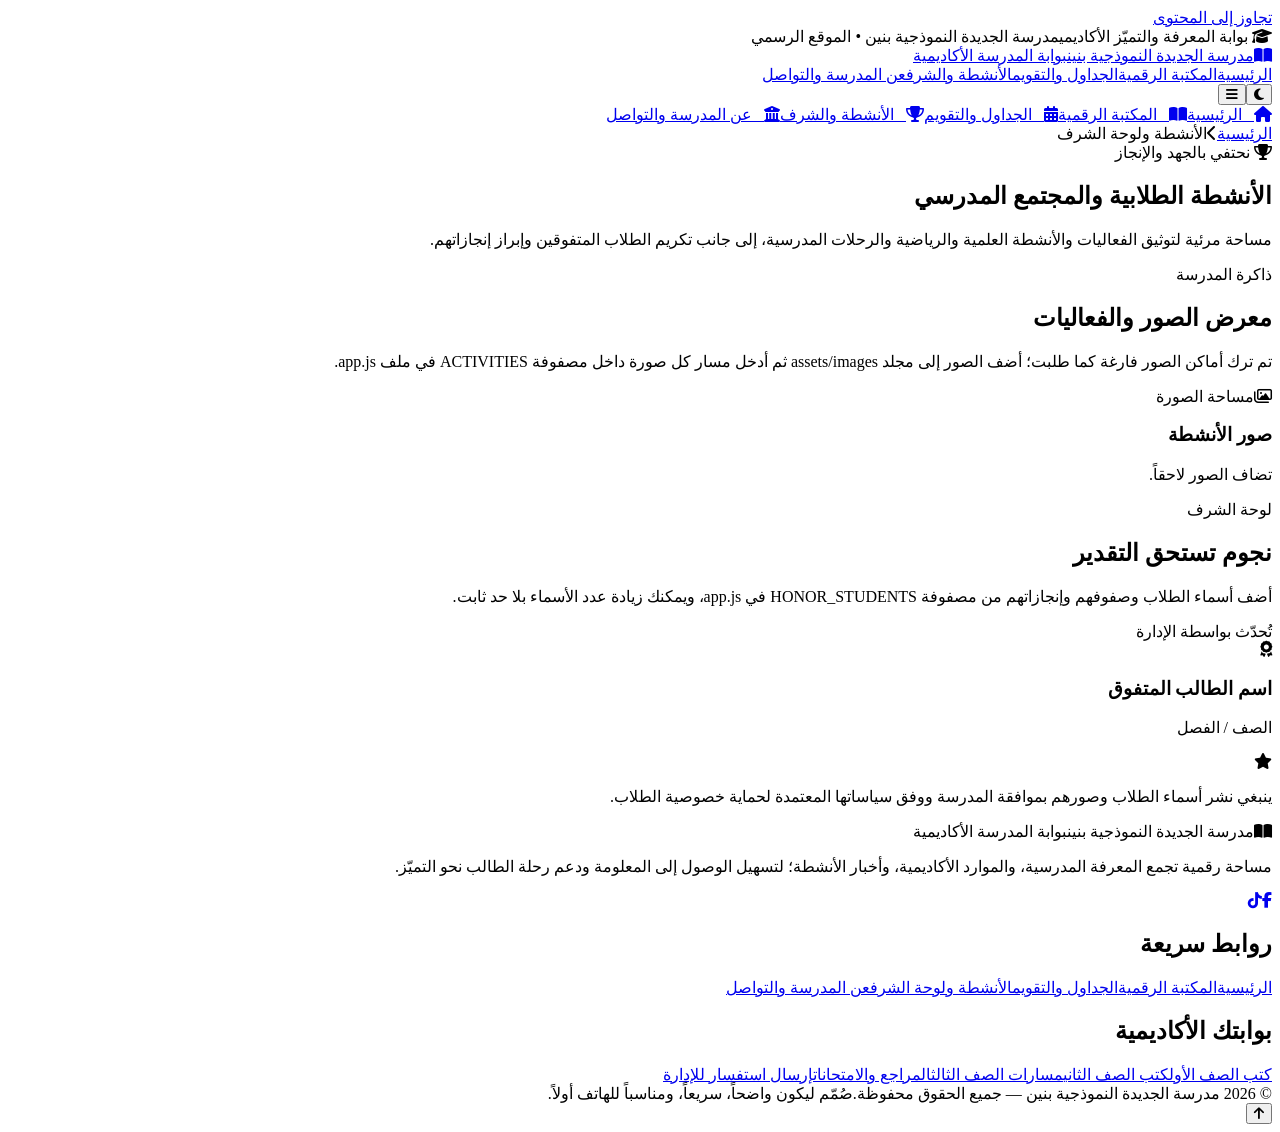
==== activities.html @ 86815050 "Add files via upload" ====
<!DOCTYPE html><html lang="ar" dir="rtl" data-theme="light"><head><meta charset="UTF-8"><meta name="viewport" content="width=device-width, initial-scale=1.0"><meta name="theme-color" content="#0a2047"><meta name="description" content="معرض الأنشطة والفعاليات المدرسية ولوحة شرف الطلاب المتفوقين في مدرسة الجديدة النموذجية بنين."><meta name="robots" content="index,follow"><title>الأنشطة الطلابية ولوحة الشرف | مدرسة الجديدة النموذجية بنين</title><link rel="preconnect" href="https://fonts.googleapis.com"><link rel="preconnect" href="https://fonts.gstatic.com" crossorigin><link href="https://fonts.googleapis.com/css2?family=Cairo:wght@400;500;600;700;800;900&display=swap" rel="stylesheet"><link rel="stylesheet" href="https://cdnjs.cloudflare.com/ajax/libs/font-awesome/6.7.2/css/all.min.css"><link rel="icon" href="assets/favicon.svg" type="image/svg+xml"><link rel="stylesheet" href="assets/css/style.css"><script src="assets/js/app.js" defer></script></head><body data-page="activities"><a class="skip-link" href="#main-content">تجاوز إلى المحتوى</a>
<div class="topline"><div class="container topline-inner"><span class="topline-note"><i class="fa-solid fa-graduation-cap" aria-hidden="true"></i> بوابة المعرفة والتميّز الأكاديمي</span><span class="topline-date">مدرسة الجديدة النموذجية بنين <span aria-hidden="true">•</span> الموقع الرسمي</span></div></div>
<header class="site-header"><div class="container nav-wrap">
  <a class="brand" href="index.html" aria-label="مدرسة الجديدة النموذجية بنين — الرئيسية"><span class="brand-mark"><i class="fa-solid fa-book-open" aria-hidden="true"></i></span><span><span class="brand-name">مدرسة الجديدة النموذجية بنين</span><span class="brand-subtitle">بوابة المدرسة الأكاديمية</span></span></a>
  <nav class="nav-links" aria-label="التنقل الرئيسي"><a class="nav-link" data-nav="home" href="index.html">الرئيسية</a><a class="nav-link" data-nav="library" href="library.html">المكتبة الرقمية</a><a class="nav-link" data-nav="schedules" href="schedules.html">الجداول والتقويم</a><a class="nav-link" data-nav="activities" href="activities.html">الأنشطة والشرف</a><a class="nav-link" data-nav="contact" href="contact.html">عن المدرسة والتواصل</a></nav>
  <div class="nav-actions"><button class="icon-btn theme-toggle" type="button" aria-label="تبديل الوضع اللوني"><i class="fa-solid fa-moon"></i></button><button class="icon-btn menu-toggle" type="button" aria-label="فتح القائمة" aria-expanded="false" aria-controls="mobileMenu"><i class="fa-solid fa-bars"></i></button></div>
</div><nav class="mobile-menu" id="mobileMenu" aria-label="التنقل على الهاتف"><a class="nav-link" data-nav="home" href="index.html"><i class="fa-solid fa-house" aria-hidden="true"></i> &nbsp; الرئيسية</a><a class="nav-link" data-nav="library" href="library.html"><i class="fa-solid fa-book-open" aria-hidden="true"></i> &nbsp; المكتبة الرقمية</a><a class="nav-link" data-nav="schedules" href="schedules.html"><i class="fa-solid fa-calendar-days" aria-hidden="true"></i> &nbsp; الجداول والتقويم</a><a class="nav-link" data-nav="activities" href="activities.html"><i class="fa-solid fa-trophy" aria-hidden="true"></i> &nbsp; الأنشطة والشرف</a><a class="nav-link" data-nav="contact" href="contact.html"><i class="fa-solid fa-building-columns" aria-hidden="true"></i> &nbsp; عن المدرسة والتواصل</a></nav><div class="page-progress" aria-hidden="true"><span></span></div></header><main id="main-content"><section class="page-hero"><div class="container"><div class="breadcrumb"><a href="index.html">الرئيسية</a><i class="fa-solid fa-chevron-left"></i><span>الأنشطة ولوحة الشرف</span></div><span class="hero-badge"><i class="fa-solid fa-trophy"></i> نحتفي بالجهد والإنجاز</span><h1>الأنشطة الطلابية والمجتمع المدرسي</h1><p>مساحة مرئية لتوثيق الفعاليات والأنشطة العلمية والرياضية والرحلات المدرسية، إلى جانب تكريم الطلاب المتفوقين وإبراز إنجازاتهم.</p></div></section><section class="section"><div class="container"><div class="section-heading reveal"><div><span class="eyebrow">ذاكرة المدرسة</span><h2 class="section-title">معرض الصور والفعاليات</h2><p class="section-desc">تم ترك أماكن الصور فارغة كما طلبت؛ أضف الصور إلى مجلد assets/images ثم أدخل مسار كل صورة داخل مصفوفة ACTIVITIES في ملف app.js.</p></div></div><div class="gallery-grid" id="activitiesGrid"><article class="gallery-card glass-card"><div class="gallery-image-slot"><div class="slot-content"><i class="fa-regular fa-images"></i><span>مساحة الصورة</span></div></div><div class="gallery-card-body"><h3>صور الأنشطة</h3><p>تضاف الصور لاحقاً.</p></div></article></div></div></section><section class="section-tight"><div class="container"><div class="section-heading reveal"><div><span class="eyebrow">لوحة الشرف</span><h2 class="section-title">نجوم تستحق التقدير</h2><p class="section-desc">أضف أسماء الطلاب وصفوفهم وإنجازاتهم من مصفوفة HONOR_STUDENTS في app.js، ويمكنك زيادة عدد الأسماء بلا حد ثابت.</p></div><div class="soon-chip">تُحدّث بواسطة الإدارة</div></div><div class="honor-grid" id="honorGrid"><article class="honor-card glass-card"><div class="honor-avatar"><i class="fa-solid fa-award"></i></div><h3>اسم الطالب المتفوق</h3><p>الصف / الفصل</p></article></div><div class="note-box"><i class="fa-solid fa-star"></i><p>ينبغي نشر أسماء الطلاب وصورهم بموافقة المدرسة ووفق سياساتها المعتمدة لحماية خصوصية الطلاب.</p></div></div></section></main><footer class="site-footer"><div class="container"><div class="footer-grid">
  <div><div class="footer-brand"><span class="brand-mark"><i class="fa-solid fa-book-open" aria-hidden="true"></i></span><span><span class="footer-brand-name">مدرسة الجديدة النموذجية بنين</span><span class="footer-brand-sub">بوابة المدرسة الأكاديمية</span></span></div><p class="footer-about">مساحة رقمية تجمع المعرفة المدرسية، والموارد الأكاديمية، وأخبار الأنشطة؛ لتسهيل الوصول إلى المعلومة ودعم رحلة الطالب نحو التميّز.</p><div class="footer-social" id="footerSocial" aria-label="حسابات المدرسة على الشبكات الاجتماعية"><a href="#" data-social-placeholder="facebook" aria-label="فيسبوك"><i class="fa-brands fa-facebook-f"></i></a><a href="#" data-social-placeholder="tiktok" aria-label="تيك توك"><i class="fa-brands fa-tiktok"></i></a></div></div>
  <div><h2 class="footer-title">روابط سريعة</h2><div class="footer-links"><a href="index.html">الرئيسية</a><a href="library.html">المكتبة الرقمية</a><a href="schedules.html">الجداول والتقويم</a><a href="activities.html">الأنشطة ولوحة الشرف</a><a href="contact.html">عن المدرسة والتواصل</a></div></div>
  <div><h2 class="footer-title">بوابتك الأكاديمية</h2><div class="footer-links"><a href="library.html">كتب الصف الأول</a><a href="library.html#grade-two">كتب الصف الثاني</a><a href="library.html#grade-three">مسارات الصف الثالث</a><a href="library.html#references">المراجع والامتحانات</a><a href="contact.html#contactForm">إرسال استفسار للإدارة</a></div></div>
</div><div class="footer-bottom"><span>© <span id="currentYear">2026</span> مدرسة الجديدة النموذجية بنين — جميع الحقوق محفوظة.</span><span>صُمّم ليكون واضحاً، سريعاً، ومناسباً للهاتف أولاً.</span></div></div></footer>
<button class="back-top" type="button" aria-label="العودة إلى أعلى الصفحة"><i class="fa-solid fa-arrow-up"></i></button><div class="toast-container" aria-live="polite"></div></body></html>
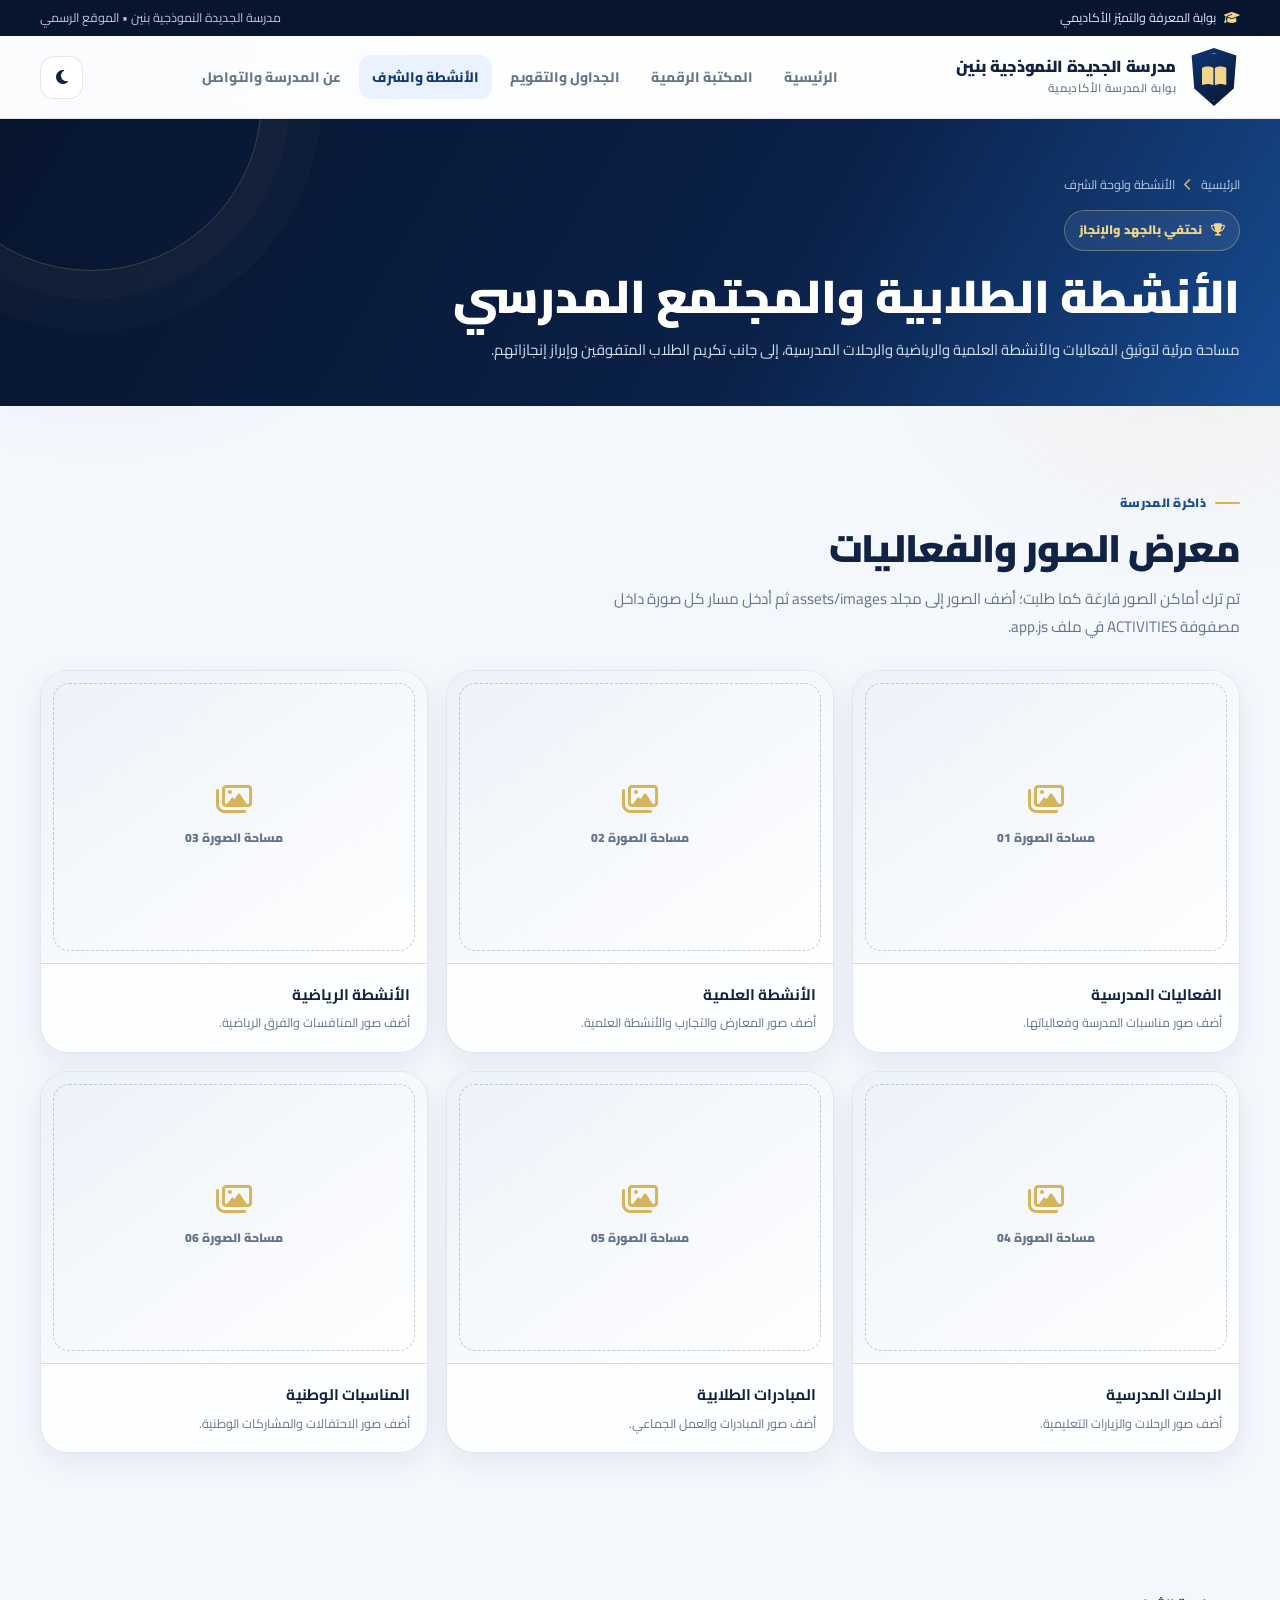
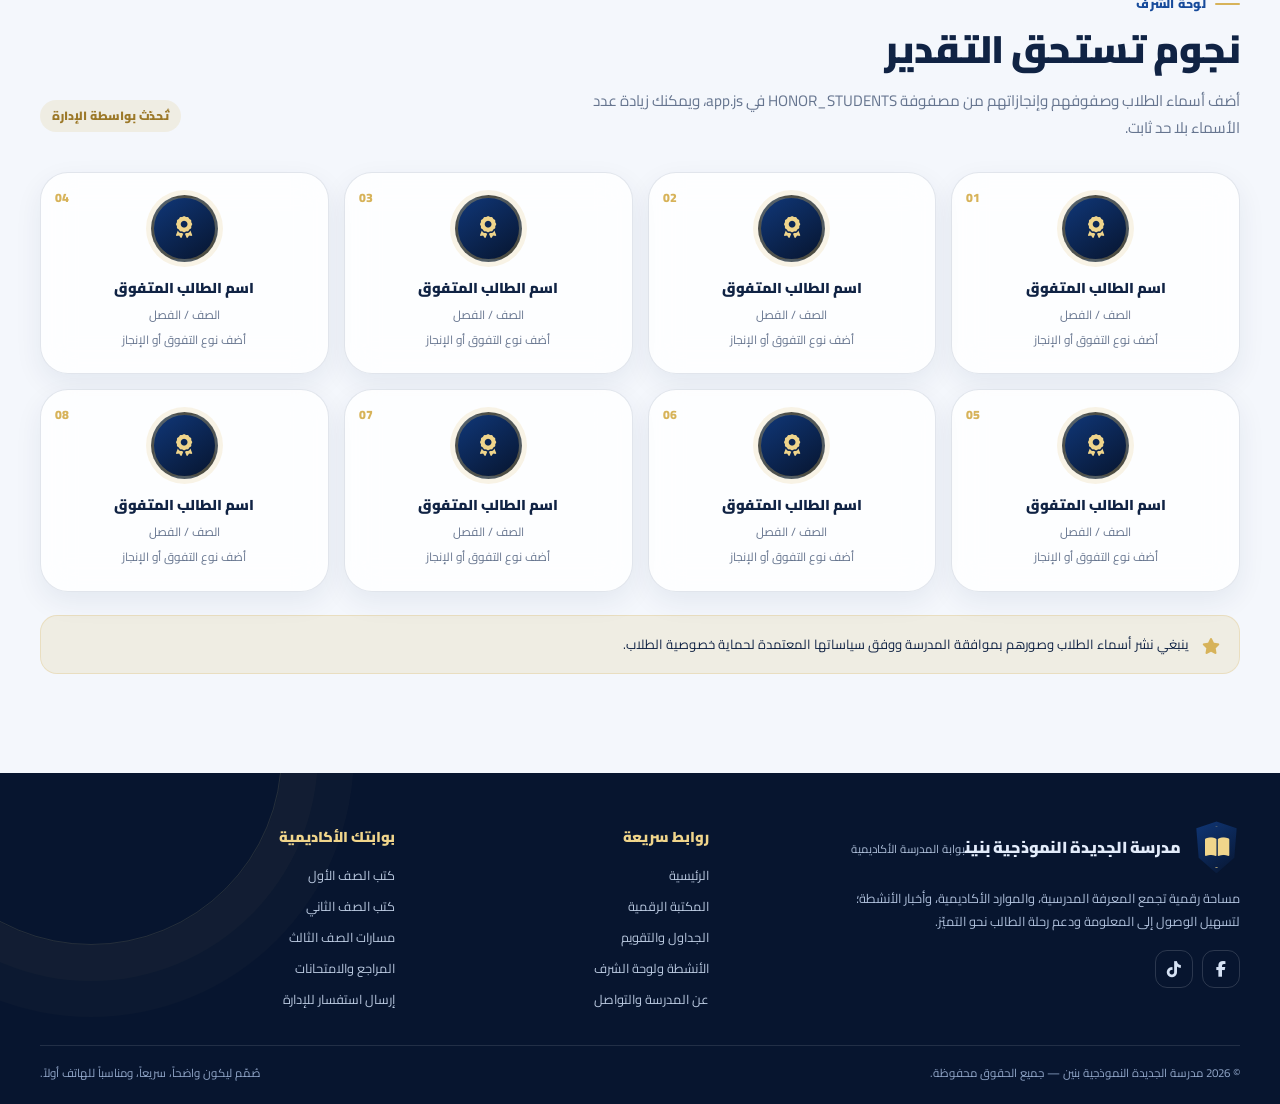
==== commit 57ed84ba: "Fix HTML structure and update asset links" ====
--- a/activities.html
+++ b/activities.html
@@ -1,4 +1,4 @@
-<!DOCTYPE html><html lang="ar" dir="rtl" data-theme="light"><head><meta charset="UTF-8"><meta name="viewport" content="width=device-width, initial-scale=1.0"><meta name="theme-color" content="#0a2047"><meta name="description" content="معرض الأنشطة والفعاليات المدرسية ولوحة شرف الطلاب المتفوقين في مدرسة الجديدة النموذجية بنين."><meta name="robots" content="index,follow"><title>الأنشطة الطلابية ولوحة الشرف | مدرسة الجديدة النموذجية بنين</title><link rel="preconnect" href="https://fonts.googleapis.com"><link rel="preconnect" href="https://fonts.gstatic.com" crossorigin><link href="https://fonts.googleapis.com/css2?family=Cairo:wght@400;500;600;700;800;900&display=swap" rel="stylesheet"><link rel="stylesheet" href="https://cdnjs.cloudflare.com/ajax/libs/font-awesome/6.7.2/css/all.min.css"><link rel="icon" href="assets/favicon.svg" type="image/svg+xml"><link rel="stylesheet" href="assets/css/style.css"><script src="assets/js/app.js" defer></script></head><body data-page="activities"><a class="skip-link" href="#main-content">تجاوز إلى المحتوى</a>
+<!DOCTYPE html><html lang="ar" dir="rtl" data-theme="light"><head><meta charset="UTF-8"><meta name="viewport" content="width=device-width, initial-scale=1.0"><meta name="theme-color" content="#0a2047"><meta name="description" content="معرض الأنشطة والفعاليات المدرسية ولوحة شرف الطلاب المتفوقين في مدرسة الجديدة النموذجية بنين."><meta name="robots" content="index,follow"><title>الأنشطة الطلابية ولوحة الشرف | مدرسة الجديدة النموذجية بنين</title><link rel="preconnect" href="https://fonts.googleapis.com"><link rel="preconnect" href="https://fonts.gstatic.com" crossorigin><link href="https://fonts.googleapis.com/css2?family=Cairo:wght@400;500;600;700;800;900&display=swap" rel="stylesheet"><link rel="stylesheet" href="https://cdnjs.cloudflare.com/ajax/libs/font-awesome/6.7.2/css/all.min.css"><link rel="icon" href="assets/favicon.svg" type="image/svg+xml"><link rel="stylesheet" href="style.css"><script src="app.js" defer></script></head><body data-page="activities"><a class="skip-link" href="#main-content">تجاوز إلى المحتوى</a>
 <div class="topline"><div class="container topline-inner"><span class="topline-note"><i class="fa-solid fa-graduation-cap" aria-hidden="true"></i> بوابة المعرفة والتميّز الأكاديمي</span><span class="topline-date">مدرسة الجديدة النموذجية بنين <span aria-hidden="true">•</span> الموقع الرسمي</span></div></div>
 <header class="site-header"><div class="container nav-wrap">
   <a class="brand" href="index.html" aria-label="مدرسة الجديدة النموذجية بنين — الرئيسية"><span class="brand-mark"><i class="fa-solid fa-book-open" aria-hidden="true"></i></span><span><span class="brand-name">مدرسة الجديدة النموذجية بنين</span><span class="brand-subtitle">بوابة المدرسة الأكاديمية</span></span></a>
@@ -9,4 +9,4 @@
   <div><h2 class="footer-title">روابط سريعة</h2><div class="footer-links"><a href="index.html">الرئيسية</a><a href="library.html">المكتبة الرقمية</a><a href="schedules.html">الجداول والتقويم</a><a href="activities.html">الأنشطة ولوحة الشرف</a><a href="contact.html">عن المدرسة والتواصل</a></div></div>
   <div><h2 class="footer-title">بوابتك الأكاديمية</h2><div class="footer-links"><a href="library.html">كتب الصف الأول</a><a href="library.html#grade-two">كتب الصف الثاني</a><a href="library.html#grade-three">مسارات الصف الثالث</a><a href="library.html#references">المراجع والامتحانات</a><a href="contact.html#contactForm">إرسال استفسار للإدارة</a></div></div>
 </div><div class="footer-bottom"><span>© <span id="currentYear">2026</span> مدرسة الجديدة النموذجية بنين — جميع الحقوق محفوظة.</span><span>صُمّم ليكون واضحاً، سريعاً، ومناسباً للهاتف أولاً.</span></div></div></footer>
-<button class="back-top" type="button" aria-label="العودة إلى أعلى الصفحة"><i class="fa-solid fa-arrow-up"></i></button><div class="toast-container" aria-live="polite"></div></body></html>+<button class="back-top" type="button" aria-label="العودة إلى أعلى الصفحة"><i class="fa-solid fa-arrow-up"></i></button><div class="toast-container" aria-live="polite"></div></body></html>
--- a/style.css
+++ b/style.css
@@ -0,0 +1,296 @@
+/* =========================================================
+   مدرسة الجديدة النموذجية بنين — واجهة المدرسة الرسمية
+   لتخصيص الألوان: عدّل متغيرات :root أدناه.
+========================================================= */
+@import url('https://fonts.googleapis.com/css2?family=Cairo:wght@400;500;600;700;800;900&display=swap');
+
+:root{
+  --blue-950:#07152f;
+  --blue-900:#0a2047;
+  --blue-850:#0d2a5c;
+  --blue-800:#103778;
+  --blue-700:#174b9b;
+  --blue-600:#2467c5;
+  --blue-100:#eaf2ff;
+  --gold:#d7b35a;
+  --gold-bright:#f0d58b;
+  --gold-soft:rgba(215,179,90,.15);
+  --bg:#f4f7fc;
+  --surface:rgba(255,255,255,.83);
+  --surface-solid:#ffffff;
+  --surface-2:#edf2f9;
+  --text:#102344;
+  --muted:#66758f;
+  --line:rgba(18,50,97,.12);
+  --shadow:0 18px 50px rgba(12,37,79,.10);
+  --shadow-soft:0 10px 28px rgba(12,37,79,.07);
+  --radius-lg:28px;
+  --radius-md:20px;
+  --radius-sm:14px;
+  --container:1200px;
+  color-scheme:light;
+}
+html[data-theme="dark"]{
+  --bg:#070d19;
+  --surface:rgba(15,27,48,.83);
+  --surface-solid:#101d33;
+  --surface-2:#14233d;
+  --text:#eef4ff;
+  --muted:#a3b2ca;
+  --line:rgba(190,211,245,.13);
+  --blue-100:#142644;
+  --gold-soft:rgba(215,179,90,.12);
+  --shadow:0 18px 55px rgba(0,0,0,.28);
+  --shadow-soft:0 10px 28px rgba(0,0,0,.18);
+  color-scheme:dark;
+}
+*{box-sizing:border-box}
+html{scroll-behavior:smooth;scroll-padding-top:110px}
+body{margin:0;font-family:'Cairo',Tahoma,Arial,sans-serif;background:var(--bg);color:var(--text);line-height:1.8;overflow-x:hidden;transition:background .3s,color .3s}
+body::before{content:"";position:fixed;inset:0;z-index:-2;pointer-events:none;background:radial-gradient(circle at 8% 7%,rgba(36,103,197,.09),transparent 28%),radial-gradient(circle at 92% 29%,rgba(215,179,90,.10),transparent 24%)}
+a{color:inherit;text-decoration:none}
+button,input,select,textarea{font:inherit}
+button,a{-webkit-tap-highlight-color:transparent}
+button{cursor:pointer}
+img{display:block;max-width:100%}
+::selection{background:var(--gold);color:#081630}
+.container{width:min(var(--container),calc(100% - 40px));margin-inline:auto}
+.skip-link{position:absolute;top:-80px;right:16px;z-index:999;background:var(--gold-bright);color:#081630;padding:10px 16px;border-radius:12px;font-weight:800}
+.skip-link:focus{top:12px}
+.topline{background:var(--blue-950);color:#dce7fb;font-size:.78rem}
+.topline-inner{display:flex;justify-content:space-between;gap:12px;align-items:center;min-height:36px}
+.topline-note{display:flex;align-items:center;gap:8px}
+.topline-note i{color:var(--gold-bright)}
+.topline-date{color:#b6c7e3;direction:rtl}
+.site-header{position:sticky;top:0;z-index:100;background:color-mix(in srgb,var(--surface-solid) 84%,transparent);backdrop-filter:blur(18px);border-bottom:1px solid var(--line)}
+.nav-wrap{min-height:82px;display:flex;align-items:center;justify-content:space-between;gap:22px}
+.brand{display:flex;align-items:center;gap:12px;min-width:230px}
+.brand-mark{width:52px;height:58px;flex:0 0 52px;position:relative;display:grid;place-items:center;color:var(--gold-bright);background:linear-gradient(145deg,var(--blue-800),var(--blue-950));clip-path:polygon(50% 0,93% 13%,88% 70%,50% 100%,12% 70%,7% 13%);filter:drop-shadow(0 5px 8px rgba(8,26,61,.18))}
+.brand-mark::after{content:"";position:absolute;inset:5px;border:1px solid rgba(240,213,139,.65);clip-path:polygon(50% 0,93% 13%,88% 70%,50% 100%,12% 70%,7% 13%)}
+.brand-mark i{font-size:1.35rem;position:relative;z-index:1}
+.brand-name{display:block;font-size:1.01rem;font-weight:900;line-height:1.45;letter-spacing:-.35px}
+.brand-subtitle{display:block;color:var(--muted);font-size:.72rem;font-weight:600;letter-spacing:.4px}
+.nav-links{display:flex;align-items:center;gap:5px}
+.nav-link{padding:10px 13px;border-radius:12px;color:var(--muted);font-size:.86rem;font-weight:800;transition:background .2s,color .2s,transform .2s;white-space:nowrap}
+.nav-link:hover,.nav-link.active{background:var(--blue-100);color:var(--blue-800)}
+html[data-theme="dark"] .nav-link:hover,html[data-theme="dark"] .nav-link.active{color:var(--gold-bright)}
+.nav-actions{display:flex;align-items:center;gap:8px}
+.icon-btn{width:43px;height:43px;border:1px solid var(--line);border-radius:14px;background:var(--surface);color:var(--text);display:grid;place-items:center;transition:transform .2s,border-color .2s,background .2s}
+.icon-btn:hover{transform:translateY(-2px);border-color:var(--gold)}
+.menu-toggle{display:none}
+.mobile-menu{display:none}
+.page-progress{height:3px;background:transparent;position:absolute;bottom:-1px;right:0;left:0}
+.page-progress span{display:block;height:100%;width:0;background:linear-gradient(90deg,var(--blue-600),var(--gold));transition:width .08s linear}
+
+/* buttons */
+.btn{border:0;min-height:49px;padding:12px 19px;border-radius:14px;display:inline-flex;align-items:center;justify-content:center;gap:10px;font-size:.89rem;font-weight:900;transition:transform .22s,box-shadow .22s,background .22s;border:1px solid transparent}
+.btn:hover{transform:translateY(-3px)}
+.btn-primary{background:linear-gradient(135deg,var(--blue-700),var(--blue-900));color:#fff;box-shadow:0 12px 25px rgba(23,75,155,.23)}
+.btn-primary:hover{box-shadow:0 17px 32px rgba(23,75,155,.30)}
+.btn-gold{background:linear-gradient(135deg,var(--gold-bright),var(--gold));color:#15213a;box-shadow:0 10px 24px rgba(215,179,90,.22)}
+.btn-outline{background:var(--surface);border-color:var(--line);color:var(--text)}
+.btn-outline:hover{border-color:var(--gold)}
+.btn-small{min-height:39px;padding:8px 12px;font-size:.78rem;border-radius:11px}
+.btn:focus-visible,.icon-btn:focus-visible,a:focus-visible,input:focus-visible,select:focus-visible,textarea:focus-visible{outline:3px solid var(--gold);outline-offset:3px}
+
+/* visual primitives */
+.section{padding:78px 0}
+.section-tight{padding:54px 0}
+.section-heading{display:flex;align-items:end;justify-content:space-between;gap:22px;margin-bottom:30px}
+.eyebrow{display:inline-flex;align-items:center;gap:9px;color:var(--blue-700);font-size:.76rem;font-weight:900;letter-spacing:.3px;margin-bottom:9px}
+.eyebrow::before{content:"";width:25px;height:2px;background:var(--gold);border-radius:9px}
+html[data-theme="dark"] .eyebrow{color:var(--gold-bright)}
+.section-title{font-size:clamp(1.65rem,3vw,2.5rem);line-height:1.35;letter-spacing:-.7px;font-weight:900;margin:0}
+.section-desc{max-width:650px;color:var(--muted);margin:11px 0 0;font-size:.95rem}
+.section-link{color:var(--blue-700);font-weight:900;display:inline-flex;align-items:center;gap:9px;white-space:nowrap}
+html[data-theme="dark"] .section-link{color:var(--gold-bright)}
+.glass-card{background:var(--surface);border:1px solid var(--line);border-radius:var(--radius-lg);box-shadow:var(--shadow-soft);backdrop-filter:blur(16px)}
+.card-icon{width:50px;height:50px;border-radius:16px;display:grid;place-items:center;background:var(--blue-100);color:var(--blue-700);font-size:1.2rem;flex:0 0 auto}
+html[data-theme="dark"] .card-icon{color:var(--gold-bright)}
+.muted{color:var(--muted)}
+.divider{border:0;border-top:1px solid var(--line);margin:0}
+
+/* home hero */
+.hero{position:relative;padding:76px 0 60px;overflow:hidden;background:linear-gradient(120deg,var(--blue-950),var(--blue-900) 58%,#123b7a);color:#fff;isolation:isolate}
+.hero::before{content:"";position:absolute;inset:0;z-index:-2;background-image:linear-gradient(rgba(255,255,255,.035) 1px,transparent 1px),linear-gradient(90deg,rgba(255,255,255,.035) 1px,transparent 1px);background-size:42px 42px;mask-image:linear-gradient(90deg,#000,transparent 94%)}
+.hero::after{content:"";position:absolute;width:560px;height:560px;left:-160px;top:-240px;border-radius:50%;border:1px solid rgba(240,213,139,.16);box-shadow:0 0 0 45px rgba(240,213,139,.025),0 0 0 90px rgba(240,213,139,.02);z-index:-1}
+.hero-grid{display:grid;grid-template-columns:1.1fr .9fr;align-items:center;gap:44px;position:relative}
+.hero-badge{display:inline-flex;align-items:center;gap:9px;border:1px solid rgba(240,213,139,.35);background:rgba(255,255,255,.07);padding:8px 14px;border-radius:99px;color:var(--gold-bright);font-size:.77rem;font-weight:900;backdrop-filter:blur(10px)}
+.hero-badge .pulse{width:7px;height:7px;border-radius:50%;background:#6de0ad;box-shadow:0 0 0 5px rgba(109,224,173,.12)}
+.hero h1{font-size:clamp(2.25rem,4.8vw,4.55rem);line-height:1.25;letter-spacing:-1.6px;margin:22px 0 14px;font-weight:900}
+.hero h1 span{display:block;color:var(--gold-bright)}
+.hero-copy{color:#cfdbf1;font-size:1rem;max-width:630px;line-height:2.1;margin:0}
+.hero-actions{display:flex;flex-wrap:wrap;gap:12px;margin-top:27px}
+.hero .btn-outline{background:rgba(255,255,255,.07);border-color:rgba(255,255,255,.17);color:#fff}
+.hero-meta{display:flex;flex-wrap:wrap;align-items:center;gap:17px;margin-top:28px;color:#d1def4;font-size:.8rem}
+.hero-meta span{display:flex;align-items:center;gap:8px}
+.hero-meta i{color:var(--gold-bright)}
+.hero-art{min-height:390px;position:relative;display:grid;place-items:center}
+.hero-orbit{position:absolute;width:min(390px,90%);aspect-ratio:1;border:1px solid rgba(240,213,139,.30);border-radius:50%;box-shadow:inset 0 0 55px rgba(255,255,255,.025),0 0 0 28px rgba(255,255,255,.022),0 0 0 57px rgba(255,255,255,.018);animation:orbitPulse 8s ease-in-out infinite}
+.hero-orbit::before,.hero-orbit::after{content:"";position:absolute;width:11px;height:11px;border-radius:50%;background:var(--gold-bright);box-shadow:0 0 24px rgba(240,213,139,.75)}
+.hero-orbit::before{top:14%;left:21%}.hero-orbit::after{right:12%;bottom:22%;width:7px;height:7px}
+.hero-emblem{position:relative;width:225px;height:255px;display:grid;place-items:center;clip-path:polygon(50% 0,91% 15%,85% 72%,50% 100%,15% 72%,9% 15%);background:linear-gradient(145deg,rgba(255,255,255,.14),rgba(255,255,255,.025));border:1px solid rgba(240,213,139,.7);filter:drop-shadow(0 25px 45px rgba(0,0,0,.24))}
+.hero-emblem::before{content:"";position:absolute;inset:9px;clip-path:polygon(50% 0,91% 15%,85% 72%,50% 100%,15% 72%,9% 15%);border:1px solid rgba(240,213,139,.5);background:linear-gradient(160deg,rgba(14,53,112,.58),rgba(9,24,52,.80))}
+.hero-emblem-inner{position:relative;z-index:1;text-align:center;color:var(--gold-bright)}
+.hero-emblem-inner i{font-size:4.1rem;display:block;margin-bottom:8px}
+.hero-emblem-inner strong{display:block;font-size:1rem;font-weight:900;color:white}
+.hero-emblem-inner small{display:block;font-size:.68rem;color:#c7d6ed;margin-top:2px}
+.floating-note{position:absolute;display:flex;align-items:center;gap:10px;padding:13px 16px;border:1px solid rgba(255,255,255,.15);border-radius:17px;background:rgba(9,28,62,.78);backdrop-filter:blur(16px);box-shadow:0 15px 35px rgba(0,0,0,.19);animation:float 5s ease-in-out infinite}
+.floating-note i{color:var(--gold-bright);font-size:1.2rem}.floating-note b{display:block;font-size:.78rem}.floating-note small{display:block;color:#b9c9e4;font-size:.66rem}.note-one{right:-1%;top:17%}.note-two{left:-1%;bottom:16%;animation-delay:-2.2s}
+@keyframes float{0%,100%{transform:translateY(0)}50%{transform:translateY(-10px)}}
+@keyframes orbitPulse{0%,100%{transform:scale(1);opacity:.82}50%{transform:scale(1.035);opacity:1}}
+
+/* scrolling urgent ticker */
+.announcement-band{background:var(--surface-solid);border-bottom:1px solid var(--line);box-shadow:0 8px 24px rgba(10,32,71,.035)}
+.announcement-inner{display:grid;grid-template-columns:auto 1fr;align-items:center;gap:20px;min-height:66px}
+.announcement-label{display:flex;align-items:center;gap:9px;background:linear-gradient(135deg,#a92435,#7e1525);color:white;border-radius:12px;padding:9px 13px;font-size:.78rem;font-weight:900;white-space:nowrap}
+.announcement-label i{color:#ffd5a3}
+.ticker-window{overflow:hidden;position:relative;mask-image:linear-gradient(90deg,transparent,#000 3%,#000 97%,transparent)}
+.ticker-track{display:flex;gap:38px;width:max-content;animation:tickerMove 36s linear infinite;direction:rtl}
+.ticker-window:hover .ticker-track{animation-play-state:paused}
+.ticker-item{display:flex;align-items:center;gap:10px;white-space:nowrap;font-size:.83rem;color:var(--muted);font-weight:700}
+.ticker-item i{color:var(--gold)}
+@keyframes tickerMove{from{transform:translateX(0)}to{transform:translateX(50%)}}
+
+/* feature/quick access */
+.quick-grid{display:grid;grid-template-columns:repeat(4,1fr);gap:16px}
+.quick-card{padding:23px;position:relative;overflow:hidden;transition:transform .25s,border-color .25s,box-shadow .25s}
+.quick-card:hover{transform:translateY(-6px);border-color:rgba(215,179,90,.52);box-shadow:var(--shadow)}
+.quick-card::after{content:"";position:absolute;width:100px;height:100px;border-radius:50%;left:-38px;bottom:-48px;background:var(--gold-soft)}
+.quick-card .card-icon{margin-bottom:18px}
+.quick-card h3{font-size:1rem;margin:0 0 6px;font-weight:900}
+.quick-card p{font-size:.82rem;color:var(--muted);margin:0 0 18px}
+.quick-arrow{color:var(--blue-700);font-weight:900;font-size:.8rem;display:flex;align-items:center;gap:8px}
+html[data-theme="dark"] .quick-arrow{color:var(--gold-bright)}
+
+/* about / statistics */
+.about-grid{display:grid;grid-template-columns:1fr 1fr;gap:42px;align-items:center}
+.about-panel{position:relative;padding:34px;overflow:hidden;background:linear-gradient(145deg,var(--blue-950),var(--blue-800));color:#fff}
+.about-panel::before{content:"";position:absolute;width:260px;height:260px;left:-100px;bottom:-110px;border:1px solid rgba(240,213,139,.35);border-radius:50%;box-shadow:0 0 0 24px rgba(240,213,139,.035),0 0 0 50px rgba(240,213,139,.025)}
+.about-panel .eyebrow{color:var(--gold-bright)}.about-panel h3{font-size:1.55rem;line-height:1.5;margin:0 0 15px;position:relative}.about-panel p{color:#d0ddf1;margin:0;position:relative}.values-list{display:grid;gap:13px;margin-top:24px;position:relative}
+.value-row{display:flex;gap:12px;align-items:flex-start}.value-row i{color:var(--gold-bright);margin-top:7px}.value-row strong{display:block;font-size:.9rem}.value-row span{display:block;color:#c8d6ed;font-size:.78rem}
+.stats-grid{display:grid;grid-template-columns:repeat(2,1fr);gap:14px}
+.stat-card{padding:23px;border:1px solid var(--line);border-radius:20px;background:var(--surface)}
+.stat-number{font-size:1.95rem;line-height:1.3;font-weight:900;color:var(--blue-700)}
+html[data-theme="dark"] .stat-number{color:var(--gold-bright)}
+.stat-label{font-weight:900;font-size:.87rem;margin-top:5px}.stat-note{font-size:.73rem;color:var(--muted);margin-top:2px}
+
+/* reusable page hero */
+.page-hero{position:relative;padding:55px 0 42px;overflow:hidden;background:linear-gradient(120deg,var(--blue-950),var(--blue-900) 60%,#174b91);color:#fff}
+.page-hero::after{content:"";position:absolute;width:340px;height:340px;left:-80px;top:-190px;border-radius:50%;border:1px solid rgba(240,213,139,.22);box-shadow:0 0 0 28px rgba(240,213,139,.025),0 0 0 60px rgba(240,213,139,.02)}
+.breadcrumb{display:flex;align-items:center;gap:9px;color:#b7c9e6;font-size:.78rem;margin-bottom:14px;position:relative;z-index:1}
+.breadcrumb i{color:var(--gold)}.breadcrumb a:hover{color:white}
+.page-hero h1{font-size:clamp(1.8rem,3.6vw,3rem);line-height:1.35;margin:0 0 10px;font-weight:900;position:relative;z-index:1}
+.page-hero p{max-width:780px;margin:0;color:#d2def2;font-size:.93rem;position:relative;z-index:1}
+.page-hero .hero-badge{margin-bottom:14px}
+
+/* library */
+.library-toolbar{padding:23px;display:grid;grid-template-columns:1fr auto;gap:18px;align-items:center;margin-top:-4px;position:relative;z-index:2}
+.search-wrap{position:relative}.search-wrap>i{position:absolute;right:17px;top:50%;transform:translateY(-50%);color:var(--muted)}
+.search-input{width:100%;min-height:52px;padding:12px 47px 12px 16px;border:1px solid var(--line);border-radius:15px;background:var(--surface-solid);color:var(--text);outline:none;transition:border-color .2s,box-shadow .2s}
+.search-input:focus{border-color:var(--blue-600);box-shadow:0 0 0 4px rgba(36,103,197,.1)}
+.filter-pills{display:flex;flex-wrap:wrap;gap:8px;margin:24px 0 17px}
+.filter-pill{border:1px solid var(--line);background:var(--surface);border-radius:99px;padding:9px 15px;color:var(--muted);font-size:.79rem;font-weight:900;transition:all .2s}
+.filter-pill:hover,.filter-pill.active{background:var(--blue-800);border-color:var(--blue-800);color:white;box-shadow:0 8px 18px rgba(16,55,120,.17)}
+.filter-row{display:flex;align-items:center;justify-content:space-between;gap:12px;margin:0 0 18px}
+.filter-select{background:var(--surface-solid);border:1px solid var(--line);border-radius:12px;color:var(--text);padding:10px 13px;min-height:43px;max-width:100%}
+.results-label{font-size:.8rem;color:var(--muted);font-weight:800}
+.library-grid{display:grid;grid-template-columns:repeat(4,minmax(0,1fr));gap:16px}
+.book-card{min-width:0;overflow:hidden;display:flex;flex-direction:column;transition:transform .23s,border-color .23s,box-shadow .23s}
+.book-card:hover{transform:translateY(-4px);border-color:rgba(215,179,90,.6);box-shadow:var(--shadow)}
+.book-cover{min-height:152px;position:relative;display:grid;place-items:center;overflow:hidden;background:linear-gradient(145deg,var(--blue-900),var(--blue-700));color:var(--gold-bright)}
+.book-cover::before{content:"";position:absolute;inset:10px;border:1px solid rgba(240,213,139,.34);border-radius:13px}
+.book-cover::after{content:"";position:absolute;width:140px;height:140px;left:-42px;bottom:-76px;border:1px solid rgba(255,255,255,.14);border-radius:50%;box-shadow:0 0 0 16px rgba(255,255,255,.025)}
+.book-cover i{font-size:2.35rem;position:relative;z-index:1;filter:drop-shadow(0 5px 14px rgba(0,0,0,.22))}
+.book-num{position:absolute;top:18px;right:19px;font-size:.69rem;color:#dae6fb;z-index:1;font-weight:900;direction:ltr}
+.book-kind{position:absolute;left:18px;top:17px;background:rgba(255,255,255,.13);border:1px solid rgba(255,255,255,.14);padding:3px 8px;border-radius:7px;font-size:.63rem;color:#fff;font-weight:800;z-index:1}
+.book-info{padding:17px;display:flex;flex-direction:column;gap:8px;flex:1}
+.book-info h3{font-size:.94rem;font-weight:900;line-height:1.6;margin:0;overflow-wrap:anywhere}
+.book-meta{display:flex;flex-wrap:wrap;gap:6px}
+.meta-tag{font-size:.68rem;color:var(--muted);background:var(--surface-2);padding:4px 8px;border-radius:7px;font-weight:800}
+.book-info p{color:var(--muted);font-size:.76rem;margin:0;min-height:40px}
+.book-actions{margin-top:auto;padding-top:9px;display:flex;gap:8px}
+.book-actions .btn{width:100%}
+.btn-disabled{opacity:.65}
+.empty-state{padding:48px 20px;text-align:center;grid-column:1/-1}
+.empty-state .card-icon{margin:0 auto 14px;width:64px;height:64px;font-size:1.45rem}
+.empty-state h3{margin:0 0 6px}.empty-state p{color:var(--muted);margin:0}
+.note-box{display:flex;align-items:flex-start;gap:13px;padding:17px 19px;margin-top:23px;background:var(--gold-soft);border:1px solid rgba(215,179,90,.25);border-radius:17px;color:var(--text);font-size:.82rem}
+.note-box i{color:var(--gold);margin-top:5px;font-size:1rem}.note-box p{margin:0}.note-box strong{font-weight:900}
+
+/* soon state */
+.soon-wrap{padding:54px 20px;max-width:820px;margin:0 auto;text-align:center;position:relative;overflow:hidden}
+.soon-icon{width:94px;height:94px;border-radius:28px;background:linear-gradient(145deg,var(--blue-800),var(--blue-950));display:grid;place-items:center;margin:0 auto 20px;color:var(--gold-bright);font-size:2rem;box-shadow:0 20px 35px rgba(7,21,47,.18);position:relative}
+.soon-icon::after{content:"";position:absolute;inset:-9px;border:1px dashed rgba(215,179,90,.55);border-radius:34px;animation:orbitPulse 7s ease-in-out infinite}
+.soon-chip{display:inline-block;margin-bottom:10px;border-radius:99px;padding:5px 12px;background:var(--gold-soft);color:#9c7929;font-weight:900;font-size:.75rem}
+html[data-theme="dark"] .soon-chip{color:var(--gold-bright)}
+.soon-wrap h2{font-size:clamp(1.7rem,3vw,2.5rem);line-height:1.4;margin:0 0 10px}.soon-wrap>p{max-width:600px;color:var(--muted);margin:0 auto}
+.soon-preview{display:grid;grid-template-columns:repeat(3,1fr);gap:13px;margin-top:32px;text-align:right}
+.preview-item{padding:17px;border:1px solid var(--line);background:var(--surface-2);border-radius:17px}.preview-item i{color:var(--blue-700);font-size:1.1rem}.preview-item b{display:block;font-size:.83rem;margin-top:7px}.preview-item span{color:var(--muted);font-size:.72rem}
+html[data-theme="dark"] .preview-item i{color:var(--gold-bright)}
+
+/* activities */
+.activity-tools{display:flex;justify-content:space-between;align-items:center;gap:15px;margin-bottom:24px}
+.gallery-grid{display:grid;grid-template-columns:repeat(3,minmax(0,1fr));gap:18px}
+.gallery-card{overflow:hidden;transition:transform .25s,border-color .25s}
+.gallery-card:hover{transform:translateY(-4px);border-color:rgba(215,179,90,.55)}
+.gallery-image-slot{aspect-ratio:1.32/1;background:linear-gradient(145deg,var(--surface-2),var(--surface));border-bottom:1px solid var(--line);position:relative;display:grid;place-items:center;overflow:hidden}
+.gallery-image-slot::before{content:"";position:absolute;inset:12px;border:1px dashed rgba(103,124,157,.38);border-radius:16px}
+.gallery-image-slot .slot-content{position:relative;text-align:center;color:var(--muted);padding:15px}
+.gallery-image-slot i{font-size:2rem;color:var(--gold);display:block;margin-bottom:7px}
+.gallery-image-slot span{font-size:.76rem;font-weight:900}
+.gallery-image-slot img{width:100%;height:100%;object-fit:cover;position:absolute;inset:0}
+.gallery-card-body{padding:17px}.gallery-card-body h3{font-size:.96rem;margin:0 0 4px}.gallery-card-body p{color:var(--muted);font-size:.78rem;margin:0}
+.honor-grid{display:grid;grid-template-columns:repeat(4,1fr);gap:15px}
+.honor-card{padding:22px 16px;text-align:center;position:relative;overflow:hidden}
+.honor-avatar{width:67px;height:67px;border-radius:50%;margin:0 auto 13px;display:grid;place-items:center;background:linear-gradient(145deg,var(--blue-800),var(--blue-950));color:var(--gold-bright);font-size:1.35rem;border:3px solid rgba(215,179,90,.34);box-shadow:0 0 0 5px var(--gold-soft)}
+.honor-card h3{font-size:.9rem;margin:0;font-weight:900}.honor-card p{font-size:.74rem;color:var(--muted);margin:4px 0 0}
+.honor-rank{position:absolute;top:14px;left:14px;color:var(--gold);font-size:.77rem;font-weight:900}
+
+/* contact */
+.contact-grid{display:grid;grid-template-columns:.9fr 1.1fr;gap:22px;align-items:start}
+.contact-stack{display:grid;gap:13px}
+.contact-item{display:flex;align-items:flex-start;gap:14px;padding:19px;border:1px solid var(--line);background:var(--surface);border-radius:19px;transition:border-color .2s,transform .2s}
+.contact-item:hover{border-color:rgba(215,179,90,.55);transform:translateY(-2px)}
+.contact-item .card-icon{width:46px;height:46px;border-radius:14px}
+.contact-item h3{font-size:.9rem;margin:0 0 3px}.contact-item p,.contact-item a{font-size:.78rem;color:var(--muted);margin:0;overflow-wrap:anywhere}
+.contact-item a{color:var(--blue-700);font-weight:800}.contact-item a:hover{text-decoration:underline}
+html[data-theme="dark"] .contact-item a{color:var(--gold-bright)}
+.contact-form{padding:26px}
+.contact-form h2{font-size:1.3rem;margin:0 0 5px}.contact-form>p{margin:0 0 22px;color:var(--muted);font-size:.82rem}
+.form-grid{display:grid;grid-template-columns:1fr 1fr;gap:14px}
+.form-field{display:grid;gap:6px}.form-field.full{grid-column:1/-1}.form-field label{font-size:.79rem;font-weight:900}
+.form-field input,.form-field select,.form-field textarea{width:100%;border:1px solid var(--line);border-radius:13px;padding:11px 13px;background:var(--surface-solid);color:var(--text);outline:none;min-height:47px}
+.form-field textarea{resize:vertical;min-height:132px}
+.form-hint{font-size:.72rem;color:var(--muted);margin-top:8px}
+.map-panel{margin-top:23px;min-height:205px;padding:22px;display:flex;align-items:center;justify-content:space-between;gap:17px;overflow:hidden;position:relative;background:linear-gradient(115deg,var(--blue-950),var(--blue-800));color:white}
+.map-panel::before{content:"";position:absolute;inset:0;opacity:.18;background-image:linear-gradient(rgba(255,255,255,.18) 1px,transparent 1px),linear-gradient(90deg,rgba(255,255,255,.18) 1px,transparent 1px);background-size:29px 29px}
+.map-copy,.map-pin{position:relative;z-index:1}.map-copy h3{margin:0 0 5px;font-size:1.08rem}.map-copy p{margin:0;color:#cad8ef;font-size:.79rem}.map-pin{width:65px;height:65px;flex:0 0 65px;border-radius:21px;display:grid;place-items:center;background:rgba(240,213,139,.15);border:1px solid rgba(240,213,139,.36);color:var(--gold-bright);font-size:1.6rem}
+
+/* footer */
+.site-footer{background:var(--blue-950);color:#e2ebfa;padding:48px 0 20px;margin-top:45px;position:relative;overflow:hidden}
+.site-footer::before{content:"";position:absolute;left:-100px;top:-210px;width:380px;height:380px;border:1px solid rgba(240,213,139,.13);border-radius:50%;box-shadow:0 0 0 36px rgba(240,213,139,.025),0 0 0 72px rgba(240,213,139,.02)}
+.footer-grid{display:grid;grid-template-columns:1.25fr .7fr .9fr;gap:38px;position:relative}
+.footer-brand{display:flex;gap:12px;align-items:center;margin-bottom:14px}.footer-brand .brand-mark{width:47px;height:52px;flex-basis:47px}
+.footer-brand-name{font-weight:900;font-size:1rem}.footer-brand-sub{font-size:.71rem;color:#adbed8}
+.footer-about{color:#aebfda;font-size:.8rem;max-width:400px;margin:0}
+.footer-title{font-size:.9rem;font-weight:900;margin:3px 0 14px;color:var(--gold-bright)}
+.footer-links{display:grid;gap:8px}.footer-links a{font-size:.8rem;color:#b9c8df;transition:color .2s,transform .2s;width:max-content}.footer-links a:hover{color:white;transform:translateX(-3px)}
+.footer-social{display:flex;gap:9px;margin-top:17px;flex-wrap:wrap}.footer-social a{width:38px;height:38px;border:1px solid rgba(255,255,255,.15);border-radius:12px;display:grid;place-items:center;color:#d6e2f4;transition:all .2s}.footer-social a:hover{color:var(--gold-bright);border-color:var(--gold)}
+.footer-bottom{border-top:1px solid rgba(255,255,255,.11);margin-top:34px;padding-top:17px;display:flex;justify-content:space-between;gap:14px;align-items:center;color:#91a6c8;font-size:.72rem;position:relative}
+.back-top{position:fixed;bottom:20px;left:20px;width:46px;height:46px;background:var(--blue-800);color:#fff;border:1px solid rgba(255,255,255,.15);border-radius:15px;display:grid;place-items:center;box-shadow:var(--shadow);z-index:50;opacity:0;visibility:hidden;transform:translateY(10px);transition:all .25s}
+.back-top.visible{opacity:1;visibility:visible;transform:translateY(0)}
+.toast-container{position:fixed;bottom:22px;right:22px;z-index:500;display:grid;gap:10px;max-width:min(390px,calc(100vw - 44px))}
+.toast{display:flex;gap:10px;align-items:flex-start;padding:14px 16px;background:var(--surface-solid);color:var(--text);border:1px solid var(--line);border-right:4px solid var(--gold);border-radius:15px;box-shadow:var(--shadow);font-size:.8rem;animation:toastIn .25s ease both}
+.toast i{color:var(--gold);margin-top:4px}.toast strong{display:block;font-size:.82rem}.toast p{margin:1px 0 0;color:var(--muted)}
+@keyframes toastIn{from{opacity:0;transform:translateY(9px)}to{opacity:1;transform:translateY(0)}}
+.reveal{opacity:1;transform:none;transition:opacity .65s ease,transform .65s ease}.js-ready .reveal{opacity:0;transform:translateY(18px)}.js-ready .reveal.is-visible{opacity:1;transform:translateY(0)}
+
+@media (prefers-reduced-motion:reduce){*,*::before,*::after{scroll-behavior:auto!important;animation-duration:.01ms!important;animation-iteration-count:1!important;transition-duration:.01ms!important}.reveal,.js-ready .reveal{opacity:1;transform:none}}
+@media (max-width:1100px){.nav-link{padding:9px 9px;font-size:.79rem}.brand{min-width:205px}.nav-wrap{gap:13px}.library-grid{grid-template-columns:repeat(3,minmax(0,1fr))}.quick-grid{grid-template-columns:repeat(2,1fr)}}
+@media (max-width:900px){.nav-links{display:none}.menu-toggle{display:grid}.mobile-menu{display:block;position:absolute;top:100%;right:0;left:0;background:var(--surface-solid);border-bottom:1px solid var(--line);box-shadow:var(--shadow);padding:10px 20px 18px;visibility:hidden;opacity:0;transform:translateY(-8px);transition:all .22s}.mobile-menu.open{visibility:visible;opacity:1;transform:translateY(0)}.mobile-menu .nav-link{display:block;padding:12px 14px}.hero-grid{grid-template-columns:1fr .8fr;gap:16px}.hero-art{min-height:330px}.hero-emblem{width:185px;height:216px}.hero-emblem-inner i{font-size:3.2rem}.floating-note{padding:10px 12px}.note-one{right:-4%}.note-two{left:-4%}.about-grid{gap:23px}.footer-grid{grid-template-columns:1fr 1fr}.footer-grid>div:first-child{grid-column:1/-1}.contact-grid{grid-template-columns:1fr}.honor-grid{grid-template-columns:repeat(3,1fr)}}
+@media (max-width:680px){.container{width:min(100% - 28px,var(--container))}.topline-inner{min-height:33px}.topline-note{font-size:.7rem}.topline-date{display:none}.nav-wrap{min-height:72px}.brand{min-width:0;gap:9px}.brand-mark{width:44px;height:50px;flex-basis:44px}.brand-mark i{font-size:1.12rem}.brand-name{font-size:.88rem}.brand-subtitle{font-size:.65rem}.nav-actions{gap:6px}.icon-btn{width:39px;height:39px;border-radius:12px}.hero{padding:47px 0 35px}.hero-grid{grid-template-columns:1fr;gap:15px}.hero h1{font-size:clamp(2.12rem,10vw,3.35rem);letter-spacing:-.9px;margin:17px 0 12px}.hero-copy{font-size:.9rem;line-height:2}.hero-actions{display:grid;grid-template-columns:1fr 1fr;gap:9px}.hero-actions .btn{padding:10px 9px;min-height:47px;font-size:.78rem}.hero-meta{gap:11px;font-size:.72rem;margin-top:20px}.hero-art{min-height:285px;margin-top:6px}.hero-orbit{width:245px}.hero-emblem{width:157px;height:183px}.hero-emblem-inner i{font-size:2.75rem}.hero-emblem-inner strong{font-size:.85rem}.hero-emblem-inner small{font-size:.62rem}.floating-note{max-width:160px}.floating-note b{font-size:.7rem}.floating-note small{font-size:.59rem}.note-one{right:0;top:11%}.note-two{left:0;bottom:8%}.announcement-inner{grid-template-columns:1fr;gap:9px;padding:12px 0}.announcement-label{width:max-content;padding:6px 10px;font-size:.7rem}.ticker-item{font-size:.75rem}.section{padding:54px 0}.section-tight{padding:36px 0}.section-heading{align-items:flex-start;flex-direction:column;gap:11px;margin-bottom:23px}.section-title{font-size:1.75rem}.section-desc{font-size:.86rem}.quick-grid{grid-template-columns:1fr 1fr;gap:10px}.quick-card{padding:17px;border-radius:19px}.quick-card .card-icon{width:42px;height:42px;border-radius:13px;margin-bottom:13px;font-size:1rem}.quick-card h3{font-size:.85rem}.quick-card p{font-size:.72rem;line-height:1.8;margin-bottom:12px}.quick-arrow{font-size:.72rem}.about-grid{grid-template-columns:1fr;gap:20px}.about-panel{padding:26px 22px}.about-panel h3{font-size:1.35rem}.stats-grid{gap:10px}.stat-card{padding:17px}.stat-number{font-size:1.65rem}.stat-label{font-size:.79rem}.stat-note{font-size:.68rem}.page-hero{padding:37px 0 31px}.page-hero h1{font-size:1.9rem}.page-hero p{font-size:.82rem}.breadcrumb{font-size:.7rem}.library-toolbar{padding:14px;grid-template-columns:1fr;gap:11px}.filter-pills{gap:7px;margin-top:19px}.filter-pill{padding:8px 11px;font-size:.7rem}.filter-row{align-items:flex-start;flex-direction:column}.filter-select{width:100%}.library-grid{grid-template-columns:repeat(2,minmax(0,1fr));gap:10px}.book-cover{min-height:122px}.book-cover i{font-size:1.9rem}.book-info{padding:12px;gap:6px}.book-info h3{font-size:.79rem}.book-info p{font-size:.69rem;min-height:36px}.meta-tag{font-size:.61rem}.book-actions .btn{font-size:.68rem;padding:7px 5px;min-height:37px;gap:5px}.note-box{font-size:.75rem;padding:14px}.soon-wrap{padding:43px 15px}.soon-preview{grid-template-columns:1fr;gap:9px}.preview-item{padding:13px}.activity-tools{align-items:stretch;flex-direction:column}.gallery-grid{grid-template-columns:repeat(2,minmax(0,1fr));gap:10px}.gallery-image-slot{aspect-ratio:1/1}.gallery-card-body{padding:13px}.gallery-card-body h3{font-size:.81rem}.gallery-card-body p{font-size:.69rem}.honor-grid{grid-template-columns:repeat(2,1fr);gap:10px}.honor-card{padding:20px 10px}.honor-avatar{width:57px;height:57px}.honor-card h3{font-size:.78rem}.honor-card p{font-size:.66rem}.contact-form{padding:18px}.form-grid{grid-template-columns:1fr;gap:12px}.form-field.full{grid-column:auto}.map-panel{padding:18px;min-height:180px}.footer-grid{grid-template-columns:1fr;gap:26px}.footer-grid>div:first-child{grid-column:auto}.footer-bottom{align-items:flex-start;flex-direction:column;gap:5px;margin-top:25px}.site-footer{padding-top:37px}.back-top{bottom:14px;left:14px;width:42px;height:42px}.toast-container{right:14px;bottom:14px}}
+@media (max-width:380px){.brand-name{font-size:.8rem}.brand-subtitle{font-size:.59rem}.brand-mark{width:40px;height:46px;flex-basis:40px}.quick-card{padding:14px}.library-grid{gap:8px}.book-info{padding:10px}.book-actions .btn{font-size:.62rem}.hero-actions{grid-template-columns:1fr}.hero-actions .btn{width:100%}}
+
+/* Document preview modal */
+.document-modal{position:fixed;inset:0;z-index:700;display:grid;place-items:center;padding:18px;opacity:0;visibility:hidden;transition:opacity .22s,visibility .22s}.document-modal.open{opacity:1;visibility:visible}.document-modal-backdrop{position:absolute;inset:0;background:rgba(2,10,25,.78);backdrop-filter:blur(7px)}.document-modal-panel{position:relative;z-index:1;width:min(100%,950px);height:min(86vh,900px);display:grid;grid-template-rows:auto 1fr auto;overflow:hidden;background:var(--surface-solid);border:1px solid var(--line);border-radius:22px;box-shadow:0 28px 80px rgba(0,0,0,.35);transform:translateY(10px) scale(.99);transition:transform .22s}.document-modal.open .document-modal-panel{transform:translateY(0) scale(1)}.document-modal-panel header,.document-modal-panel footer{display:flex;align-items:center;justify-content:space-between;gap:12px;padding:12px 16px}.document-modal-panel header{border-bottom:1px solid var(--line)}.document-modal-panel header h2{font-size:.95rem;margin:0;overflow-wrap:anywhere}.document-modal-panel iframe{width:100%;height:100%;border:0;background:#e9edf3}.document-modal-panel footer{justify-content:flex-start;border-top:1px solid var(--line);flex-wrap:wrap}.modal-open{overflow:hidden}
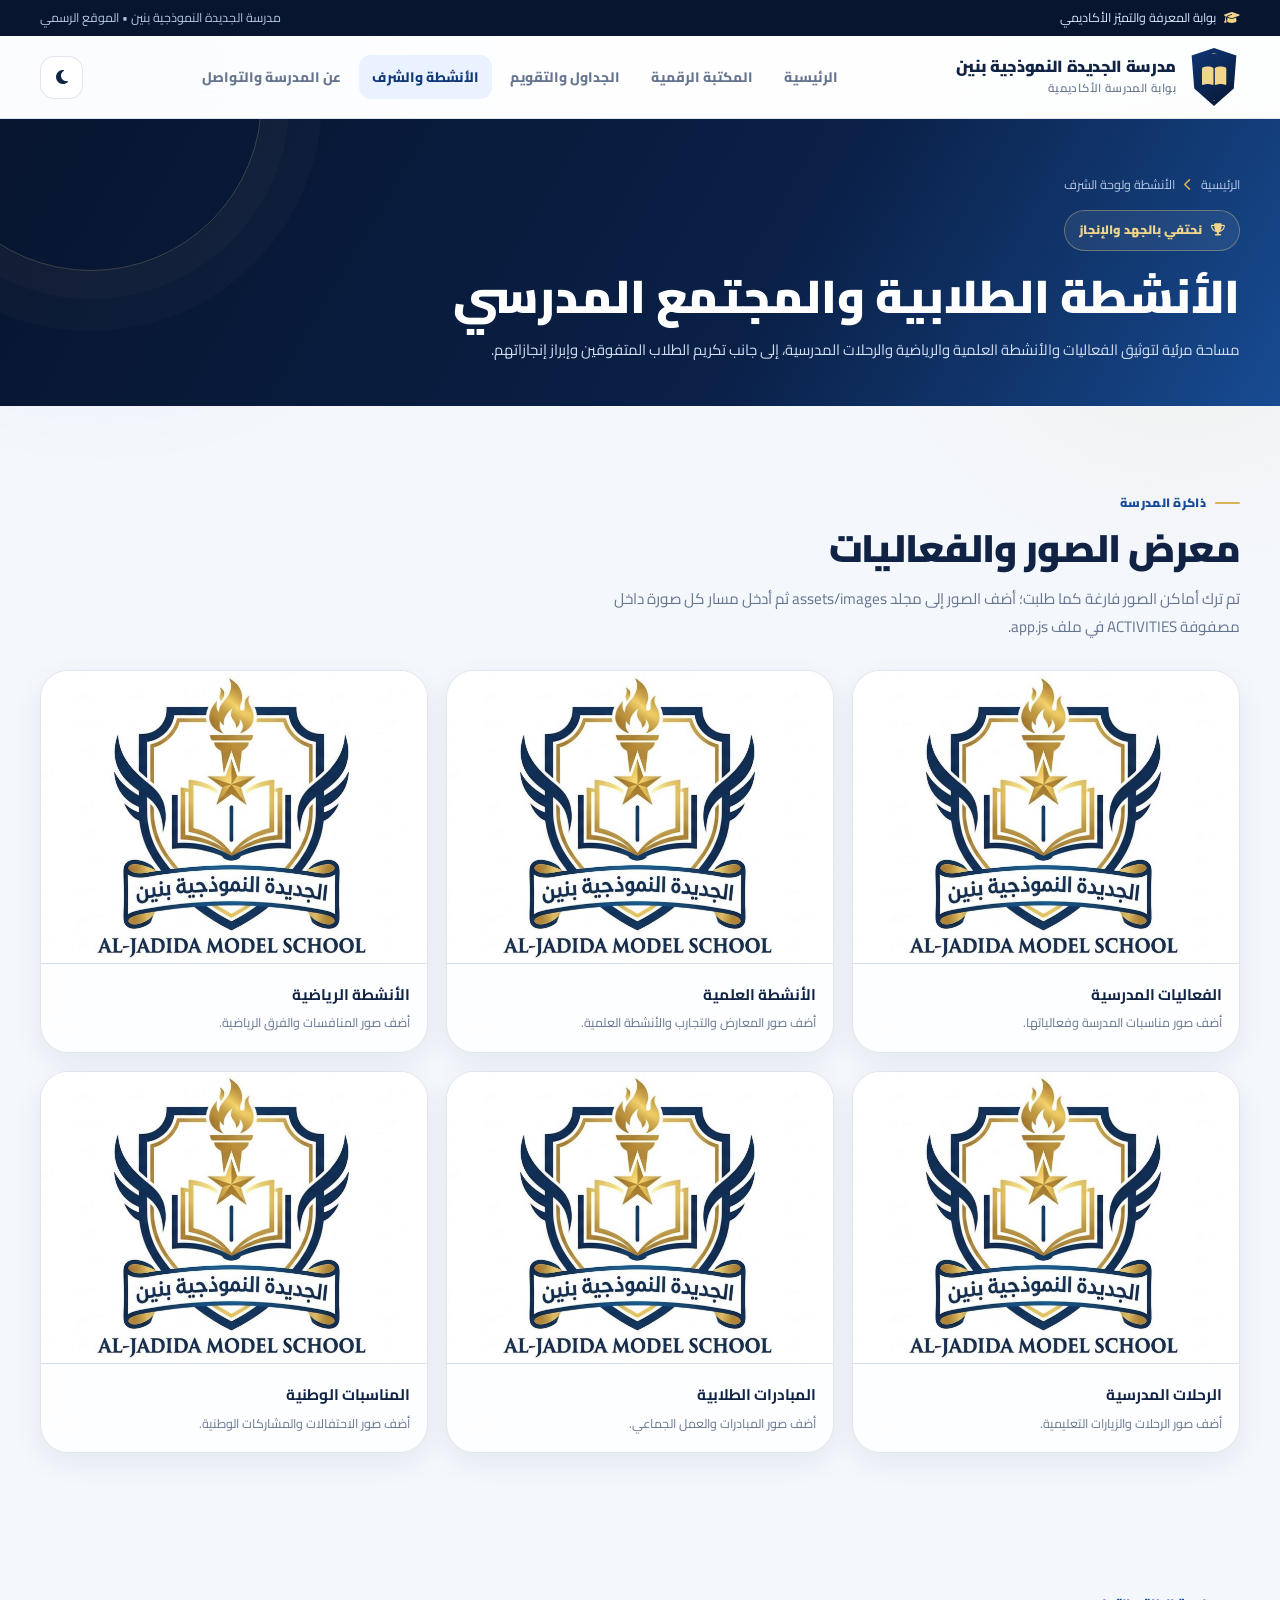
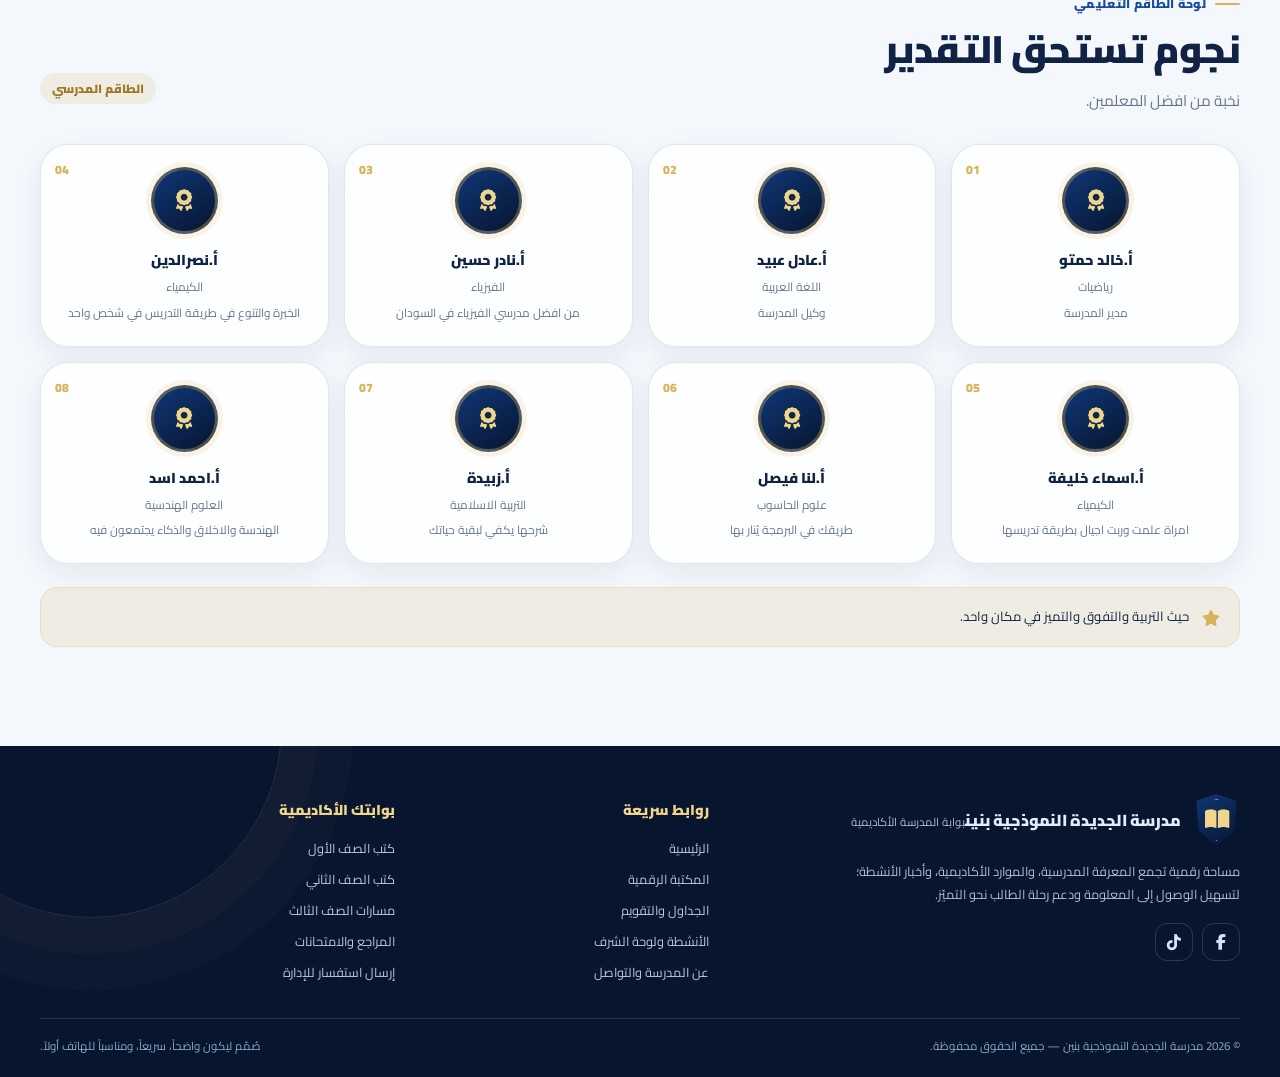
==== commit f36568d2: "Update activities.html with new content and structure" ====
--- a/activities.html
+++ b/activities.html
@@ -4,7 +4,7 @@
   <a class="brand" href="index.html" aria-label="مدرسة الجديدة النموذجية بنين — الرئيسية"><span class="brand-mark"><i class="fa-solid fa-book-open" aria-hidden="true"></i></span><span><span class="brand-name">مدرسة الجديدة النموذجية بنين</span><span class="brand-subtitle">بوابة المدرسة الأكاديمية</span></span></a>
   <nav class="nav-links" aria-label="التنقل الرئيسي"><a class="nav-link" data-nav="home" href="index.html">الرئيسية</a><a class="nav-link" data-nav="library" href="library.html">المكتبة الرقمية</a><a class="nav-link" data-nav="schedules" href="schedules.html">الجداول والتقويم</a><a class="nav-link" data-nav="activities" href="activities.html">الأنشطة والشرف</a><a class="nav-link" data-nav="contact" href="contact.html">عن المدرسة والتواصل</a></nav>
   <div class="nav-actions"><button class="icon-btn theme-toggle" type="button" aria-label="تبديل الوضع اللوني"><i class="fa-solid fa-moon"></i></button><button class="icon-btn menu-toggle" type="button" aria-label="فتح القائمة" aria-expanded="false" aria-controls="mobileMenu"><i class="fa-solid fa-bars"></i></button></div>
-</div><nav class="mobile-menu" id="mobileMenu" aria-label="التنقل على الهاتف"><a class="nav-link" data-nav="home" href="index.html"><i class="fa-solid fa-house" aria-hidden="true"></i> &nbsp; الرئيسية</a><a class="nav-link" data-nav="library" href="library.html"><i class="fa-solid fa-book-open" aria-hidden="true"></i> &nbsp; المكتبة الرقمية</a><a class="nav-link" data-nav="schedules" href="schedules.html"><i class="fa-solid fa-calendar-days" aria-hidden="true"></i> &nbsp; الجداول والتقويم</a><a class="nav-link" data-nav="activities" href="activities.html"><i class="fa-solid fa-trophy" aria-hidden="true"></i> &nbsp; الأنشطة والشرف</a><a class="nav-link" data-nav="contact" href="contact.html"><i class="fa-solid fa-building-columns" aria-hidden="true"></i> &nbsp; عن المدرسة والتواصل</a></nav><div class="page-progress" aria-hidden="true"><span></span></div></header><main id="main-content"><section class="page-hero"><div class="container"><div class="breadcrumb"><a href="index.html">الرئيسية</a><i class="fa-solid fa-chevron-left"></i><span>الأنشطة ولوحة الشرف</span></div><span class="hero-badge"><i class="fa-solid fa-trophy"></i> نحتفي بالجهد والإنجاز</span><h1>الأنشطة الطلابية والمجتمع المدرسي</h1><p>مساحة مرئية لتوثيق الفعاليات والأنشطة العلمية والرياضية والرحلات المدرسية، إلى جانب تكريم الطلاب المتفوقين وإبراز إنجازاتهم.</p></div></section><section class="section"><div class="container"><div class="section-heading reveal"><div><span class="eyebrow">ذاكرة المدرسة</span><h2 class="section-title">معرض الصور والفعاليات</h2><p class="section-desc">تم ترك أماكن الصور فارغة كما طلبت؛ أضف الصور إلى مجلد assets/images ثم أدخل مسار كل صورة داخل مصفوفة ACTIVITIES في ملف app.js.</p></div></div><div class="gallery-grid" id="activitiesGrid"><article class="gallery-card glass-card"><div class="gallery-image-slot"><div class="slot-content"><i class="fa-regular fa-images"></i><span>مساحة الصورة</span></div></div><div class="gallery-card-body"><h3>صور الأنشطة</h3><p>تضاف الصور لاحقاً.</p></div></article></div></div></section><section class="section-tight"><div class="container"><div class="section-heading reveal"><div><span class="eyebrow">لوحة الشرف</span><h2 class="section-title">نجوم تستحق التقدير</h2><p class="section-desc">أضف أسماء الطلاب وصفوفهم وإنجازاتهم من مصفوفة HONOR_STUDENTS في app.js، ويمكنك زيادة عدد الأسماء بلا حد ثابت.</p></div><div class="soon-chip">تُحدّث بواسطة الإدارة</div></div><div class="honor-grid" id="honorGrid"><article class="honor-card glass-card"><div class="honor-avatar"><i class="fa-solid fa-award"></i></div><h3>اسم الطالب المتفوق</h3><p>الصف / الفصل</p></article></div><div class="note-box"><i class="fa-solid fa-star"></i><p>ينبغي نشر أسماء الطلاب وصورهم بموافقة المدرسة ووفق سياساتها المعتمدة لحماية خصوصية الطلاب.</p></div></div></section></main><footer class="site-footer"><div class="container"><div class="footer-grid">
+</div><nav class="mobile-menu" id="mobileMenu" aria-label="التنقل على الهاتف"><a class="nav-link" data-nav="home" href="index.html"><i class="fa-solid fa-house" aria-hidden="true"></i> &nbsp; الرئيسية</a><a class="nav-link" data-nav="library" href="library.html"><i class="fa-solid fa-book-open" aria-hidden="true"></i> &nbsp; المكتبة الرقمية</a><a class="nav-link" data-nav="schedules" href="schedules.html"><i class="fa-solid fa-calendar-days" aria-hidden="true"></i> &nbsp; الجداول والتقويم</a><a class="nav-link" data-nav="activities" href="activities.html"><i class="fa-solid fa-trophy" aria-hidden="true"></i> &nbsp; الأنشطة والشرف</a><a class="nav-link" data-nav="contact" href="contact.html"><i class="fa-solid fa-building-columns" aria-hidden="true"></i> &nbsp; عن المدرسة والتواصل</a></nav><div class="page-progress" aria-hidden="true"><span></span></div></header><main id="main-content"><section class="page-hero"><div class="container"><div class="breadcrumb"><a href="index.html">الرئيسية</a><i class="fa-solid fa-chevron-left"></i><span>الأنشطة ولوحة الشرف</span></div><span class="hero-badge"><i class="fa-solid fa-trophy"></i> نحتفي بالجهد والإنجاز</span><h1>الأنشطة الطلابية والمجتمع المدرسي</h1><p>مساحة مرئية لتوثيق الفعاليات والأنشطة العلمية والرياضية والرحلات المدرسية، إلى جانب تكريم الطلاب المتفوقين وإبراز إنجازاتهم.</p></div></section><section class="section"><div class="container"><div class="section-heading reveal"><div><span class="eyebrow">ذاكرة المدرسة</span><h2 class="section-title">معرض الصور والفعاليات</h2><p class="section-desc">تم ترك أماكن الصور فارغة كما طلبت؛ أضف الصور إلى مجلد assets/images ثم أدخل مسار كل صورة داخل مصفوفة ACTIVITIES في ملف app.js.</p></div></div><div class="gallery-grid" id="activitiesGrid"><article class="gallery-card glass-card"><div class="gallery-image-slot"><div class="slot-content"><i class="fa-regular fa-images"></i><span>مساحة الصورة</span></div></div><div class="gallery-card-body"><h3>صور الأنشطة</h3><p>تضاف الصور لاحقاً.</p></div></article></div></div></section><section class="section-tight"><div class="container"><div class="section-heading reveal"><div><span class="eyebrow">لوحة الطاقم التعليمي</span><h2 class="section-title">نجوم تستحق التقدير</h2><p class="section-desc">نخبة من افضل المعلمين.</p></div><div class="soon-chip">الطاقم المدرسي</div></div><div class="honor-grid" id="honorGrid"><article class="honor-card glass-card"><div class="honor-avatar"><i class="fa-solid fa-award"></i></div><h3>اسم المعلم</h3><p>المادة</p></article></div><div class="note-box"><i class="fa-solid fa-star"></i><p>حيث التربية والتفوق والتميز في مكان واحد.</p></div></div></section></main><footer class="site-footer"><div class="container"><div class="footer-grid">
   <div><div class="footer-brand"><span class="brand-mark"><i class="fa-solid fa-book-open" aria-hidden="true"></i></span><span><span class="footer-brand-name">مدرسة الجديدة النموذجية بنين</span><span class="footer-brand-sub">بوابة المدرسة الأكاديمية</span></span></div><p class="footer-about">مساحة رقمية تجمع المعرفة المدرسية، والموارد الأكاديمية، وأخبار الأنشطة؛ لتسهيل الوصول إلى المعلومة ودعم رحلة الطالب نحو التميّز.</p><div class="footer-social" id="footerSocial" aria-label="حسابات المدرسة على الشبكات الاجتماعية"><a href="#" data-social-placeholder="facebook" aria-label="فيسبوك"><i class="fa-brands fa-facebook-f"></i></a><a href="#" data-social-placeholder="tiktok" aria-label="تيك توك"><i class="fa-brands fa-tiktok"></i></a></div></div>
   <div><h2 class="footer-title">روابط سريعة</h2><div class="footer-links"><a href="index.html">الرئيسية</a><a href="library.html">المكتبة الرقمية</a><a href="schedules.html">الجداول والتقويم</a><a href="activities.html">الأنشطة ولوحة الشرف</a><a href="contact.html">عن المدرسة والتواصل</a></div></div>
   <div><h2 class="footer-title">بوابتك الأكاديمية</h2><div class="footer-links"><a href="library.html">كتب الصف الأول</a><a href="library.html#grade-two">كتب الصف الثاني</a><a href="library.html#grade-three">مسارات الصف الثالث</a><a href="library.html#references">المراجع والامتحانات</a><a href="contact.html#contactForm">إرسال استفسار للإدارة</a></div></div>
